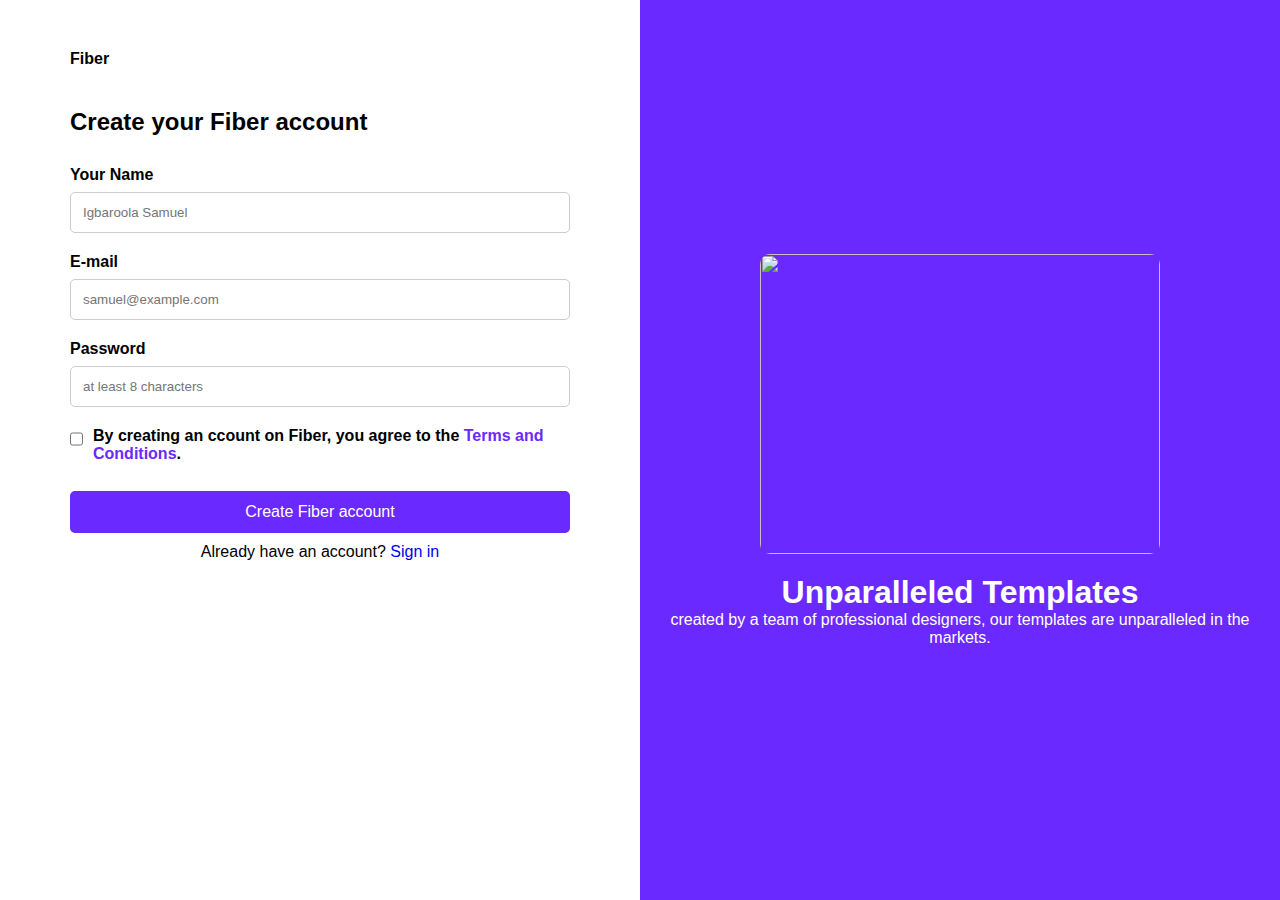
==== index2.html @ 01042865 "Add files via upload" ====
<!DOCTYPE html>
<html lang="en">
<head>
    <meta charset="UTF-8">
    <meta name="viewport" content="width=device-width, initial-scale=1.0">
    <title>Sign Up Page</title>
</head>
<body>
    <div class="left">
        <div class="first">
            <h4>Fiber</h4>
        </div>

        <div class="form-container">
            <h1>Create your Fiber account</h1>

            <label for="name">Your Name</label>
            <input type="text" id="name" placeholder="Igbaroola Samuel" class="det">

            <label for="email">E-mail</label>
            <input type="email" id="email" placeholder="samuel@example.com" class="det">

            <label for="password">Password</label>
            <input type="password" id="password" placeholder="at least 8 characters "  class="det"  >

            <div class="terms">
                <input type="checkbox" id="terms">
                <label for="terms">By creating an ccount on Fiber, you agree to the <a href="###">Terms and Conditions</a>.</label>
            </div>

            <button type="submit">Create Fiber account</button>

            <div class="signin">
                <p>Already have an account?
                <a href="####">Sign in</a>
                </p>
            </div>
        </div>
        
        
    </div>

    <div class="right">
        <img src="images/Sign Up Image.png" alt="">
        <div class="text">
            <h1>Unparalleled Templates</h1>
            <p>created by a team of professional designers, our templates are unparalleled in the markets.</p>
        </div>
        
    </div>

    <style>
        * {
            margin: 0;
            padding: 0;
            box-sizing: border-box;
            font-family: 'Arial', sans-serif;
        }
        body{
            display: flex;
            height: 100vh;
        }
        .left{
            background-color: #fff;
            width: 50%;
            padding: 30px;
            
        }
        .right{
            background-color: #6a29ff;
            width: 50%;
            display: flex;
            justify-content: center;
            align-items: center;
            flex-direction: column;
            /* position: relative; */
        }
        .first{
            max-width: 400px;
            width: 100%;
            padding-left: 40px;
            margin-top: 20px;
            /* margin-bottom: 0px; */
            /* background-color: aqua; */
        }
        .form-container{
            max-width: 1200px;
            width: 100%;
            padding: 40px;
            /* padding-top: 2px; */
           
            /* background-color: blue; */
        }
        .form-container h1{
            font-size: 1.5rem;
            margin-bottom: 30px;
            /* background-color:     yellow; */
        }
        .form-container label{
            font-size: 1rem;
            font-weight: bold;
            display: block;
            margin-bottom: 8px;
        }
        .det{
            width: 100%;
            padding: 12px;
            margin-bottom: 20px;
            border: 1px solid #ccc;
            border-radius: 5px;
        }
        .form-container input[type="checkbox"] {
            margin-right: 10px;
            margin-top: -20px;
        }
        .right img{
            max-width: 100%;
            width: 400px;
            height: 300px;
            border-radius: 10px;
        }
        .right .text{
            text-align: center;
            margin-top: 20px;
            width: 100%;
            color: #fff;
            /* position: absolute; */
            /* background-color: yellow; */
        }
        .form-container .terms{
            margin-bottom: 20px;
            display: flex;
        }
        .form-container .terms a{
           text-decoration: none;
           color: #6a29ff;
        }
        .form-container button{
           padding: 12px;
           color: #fff;
           background-color: #6a29ff;
           border: none;
           width: 100%;
           border-radius: 5px;
           font-size: 1rem;
           cursor: pointer;
        }
        .form-container button:hover{
            background-color: #5a20e0;
        }
        .form-container .signin {
            text-align: center;
            margin-top: 10px;
            /* font-size: 0.9rem; */
        }
        .form-container a {
            text-decoration: none;
        }
        @media(max-width:700px){
            body{
                flex-direction: column;
            }
            .left, .right{
                width: 100%;
                /* height: 50%; */
            }
        }
        
        
    </style>
    
</body>
</html>
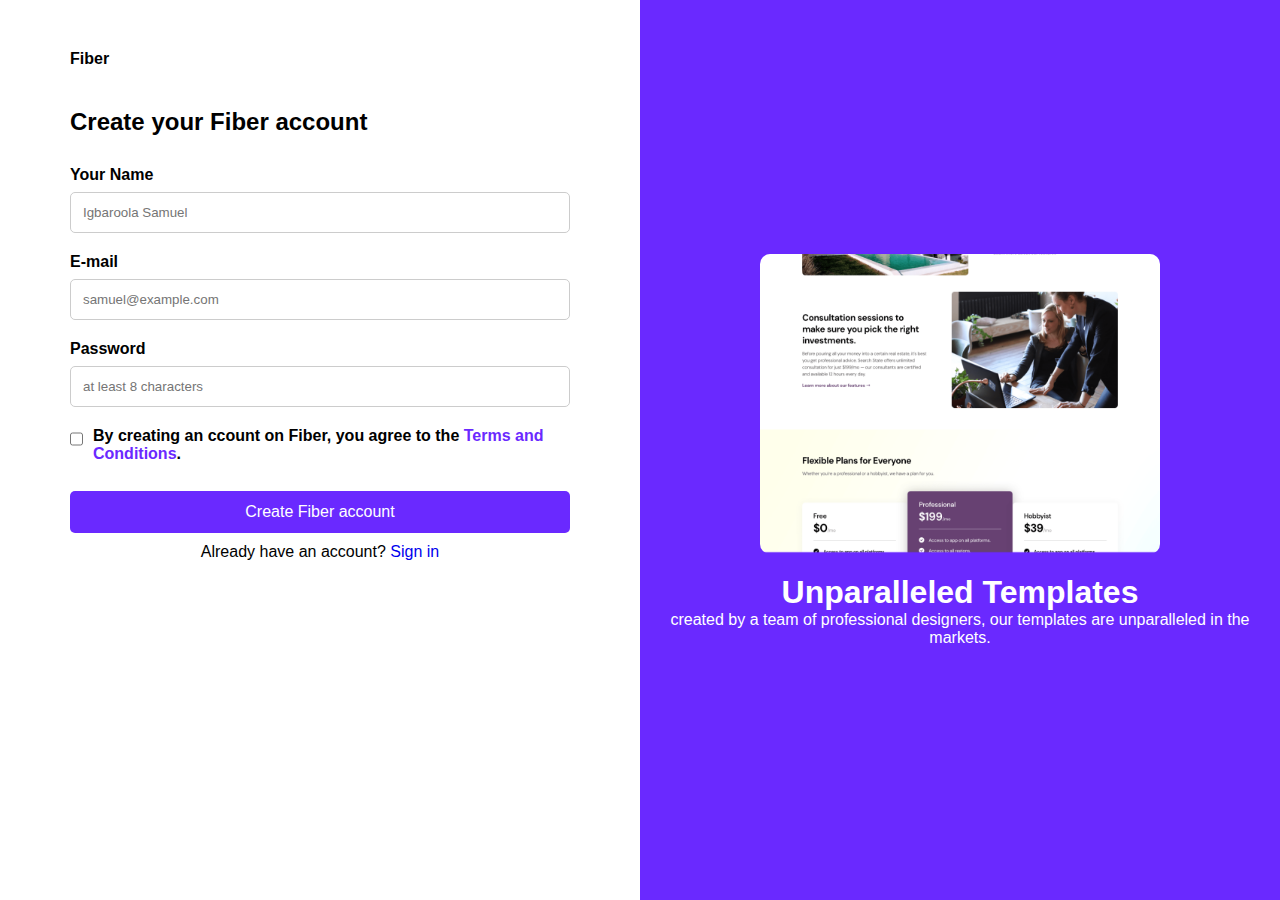
==== commit 93b3560a: "Update index2.html" ====
--- a/index2.html
+++ b/index2.html
@@ -41,7 +41,7 @@
     </div>
 
     <div class="right">
-        <img src="images/Sign Up Image.png" alt="">
+        <img src="Sign Up Image.png" alt="">
         <div class="text">
             <h1>Unparalleled Templates</h1>
             <p>created by a team of professional designers, our templates are unparalleled in the markets.</p>
@@ -170,4 +170,4 @@
     </style>
     
 </body>
-</html>+</html>
